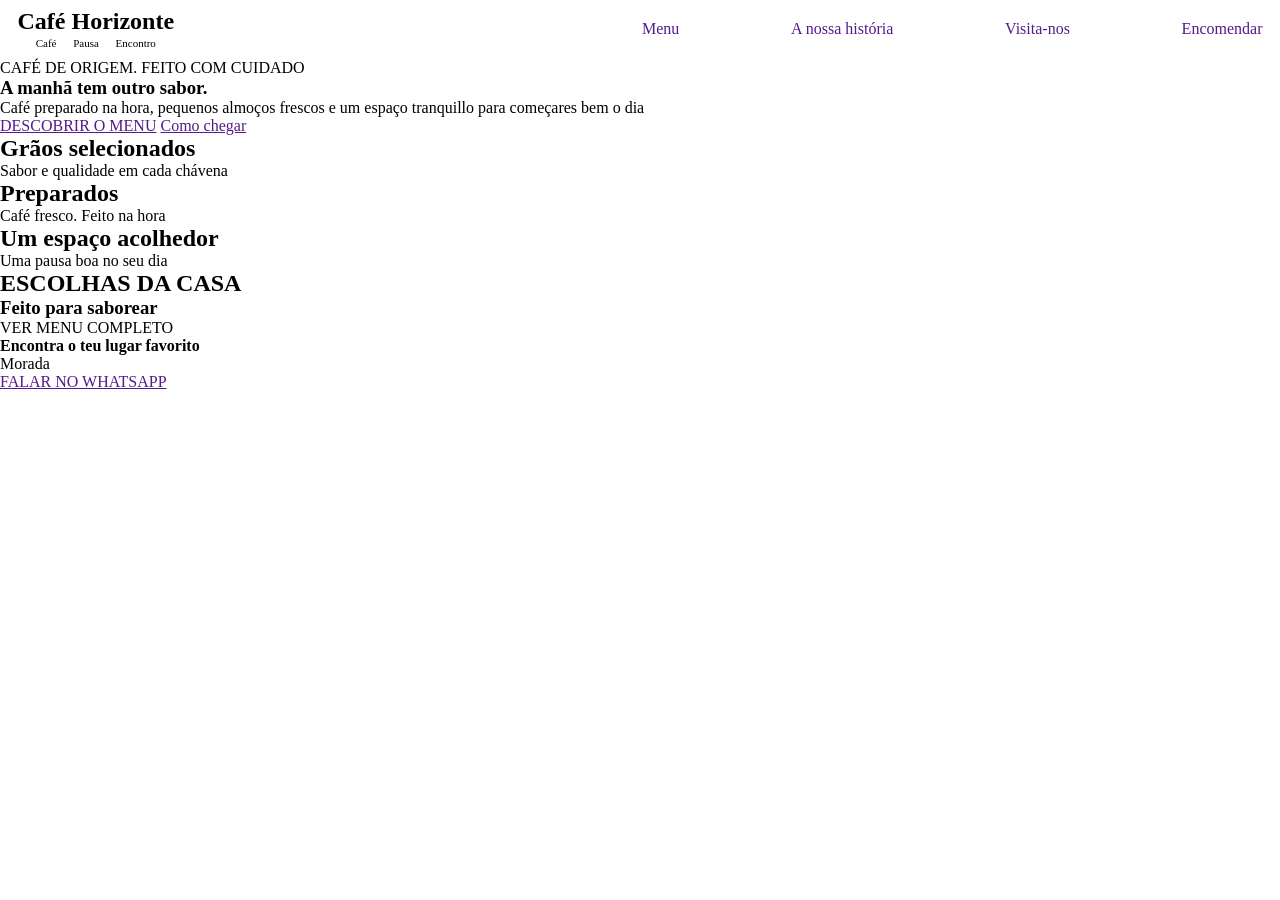
==== index.html @ 1979ddcb "criei um novo arquivo css e estou terminar o cabeçalho" ====
<!DOCTYPE html>
<html lang="en">
<head>
    <meta charset="UTF-8">
    <meta name="viewport" content="width=device-width, initial-scale=1.0">
    <meta name="description" content="Venha visitar o nosso café, a cada chavena tornamos o seu dia melhor">
    <meta name="locale" content="AO">
    <link rel="stylesheet" href="style/style.css">
    <title>Document</title>
</head>
<body id="cafetaria-home">
    
    <header>
        <article>
            <h1>Café Horizonte</h1>
            
            <ul>
                <li>Café</li>
                <li>Pausa</li>
                <li>Encontro</li>
            </ul>
            
        </article>

        <nav>
            <ul>
                <li>
                    <a href="">Menu</a>
                </li>
                <li>
                    <a href="">A nossa história</a>
                </li>
                <li>
                    <a href="">Visita-nos</a>
                </li>
                <li>
                    <a href="">Encomendar</a>
                </li>
            </ul>
        </nav>

    </header>
    
    <main>
        <section id="Hero-café">
            <article>
                <p>CAFÉ DE ORIGEM. FEITO COM CUIDADO</p>
            </article>

            <article id="Hero-child-main">
                <h1>A manhã tem outro sabor.</h1>
                <p>Café preparado na hora, pequenos almoços frescos e um espaço tranquillo para começares bem o dia</p>

                <nav>
                    <a href="">DESCOBRIR O MENU</a>
                    <a href="">Como chegar</a>
                </nav>

            </article>

        </section>
    
        <section id="passos">
            <div>
                <h2>Grãos selecionados</h2>
                <p>Sabor e qualidade em cada chávena</p>
            </div>
            <div>
                <h2>Preparados</h2>
                <p>Café fresco. Feito na hora</p>
            </div>
            <div>
                <h2>Um espaço acolhedor</h2>
                <p>Uma pausa boa no seu dia</p>
            </div>

        </section>

        <section id="secao-escolhas">
            <h2>ESCOLHAS DA CASA</h2>

            <article>
                <h3>Feito para saborear</h3>
                <p>VER MENU COMPLETO</p>

            </article>
            
            <section id="escolhas">
                <div class="escolhas-element">
                    <i></i>
                    <article>
                        <h3></h3>
                        <p></p>
                        <p></p>
                    </article>
                </div>
                <div class="escolhas-element">
                    <i></i>
                    <article>
                        <h3></h3>
                        <p></p>
                        <p></p>
                    </article>
                </div>
                <div class="escolhas-element">
                    <i></i>
                    <article>
                        <h3></h3>
                        <p></p>
                        <p></p>
                    </article>
                </div>
                
            </section>
        </section>
    </main>
    
    <footer>
        <h4>Encontra o teu lugar favorito</h4>
        <p>Morada</p>
      <section>
        <nav>

            <a href="">
                <i></i>
            </a>
            <a href="">
                <i></i>
            </a>
            <a href="">
                <i></i>
            </a>
        </nav>

        <a href="">FALAR NO WHATSAPP</a>

      </section>
      
      
    </footer>
</body>
</html>
---- style/style.css ----
*::before,*::after,*{
    margin:0;
    padding:0;
    box-sizing: border-box;
    font-family: Georgia, 'Times New Roman', Times, serif;
}
html{
    scroll-behavior: smooth;
    width: 100vw;
    height: 100vh;
    overflow-x: hidden;
}
body[id*="home"]{
    height: fit-content;
    width: 100%;
    overflow-x: hidden;
    
}
#cafetaria-home header{
    width: 100%;
    height: fit-content;
    padding:5.5px 15.5px;
    display:flex;
    justify-content: space-between;
    align-items: center;
}
#cafetaria-home header > article{
    display: flex;
    flex-direction: column;
    gap: 0.5px;
    padding: 2px;
}  
#cafetaria-home header > article ul{
    display: flex;
    justify-content: space-evenly;
    gap: 0.5px;
    padding: 2px;
    list-style: none;
}
#cafetaria-home header > article ul li{
    font-size: 11px;
}  
#cafetaria-home header > nav ul{
    display: flex;
    justify-content: space-between;
    gap: 0.5px;
    padding: 2px;
    list-style: none;
}
#cafetaria-home header > nav a{
    text-decoration: none;
}
#cafetaria-home header > nav{
   width: 50%;
}
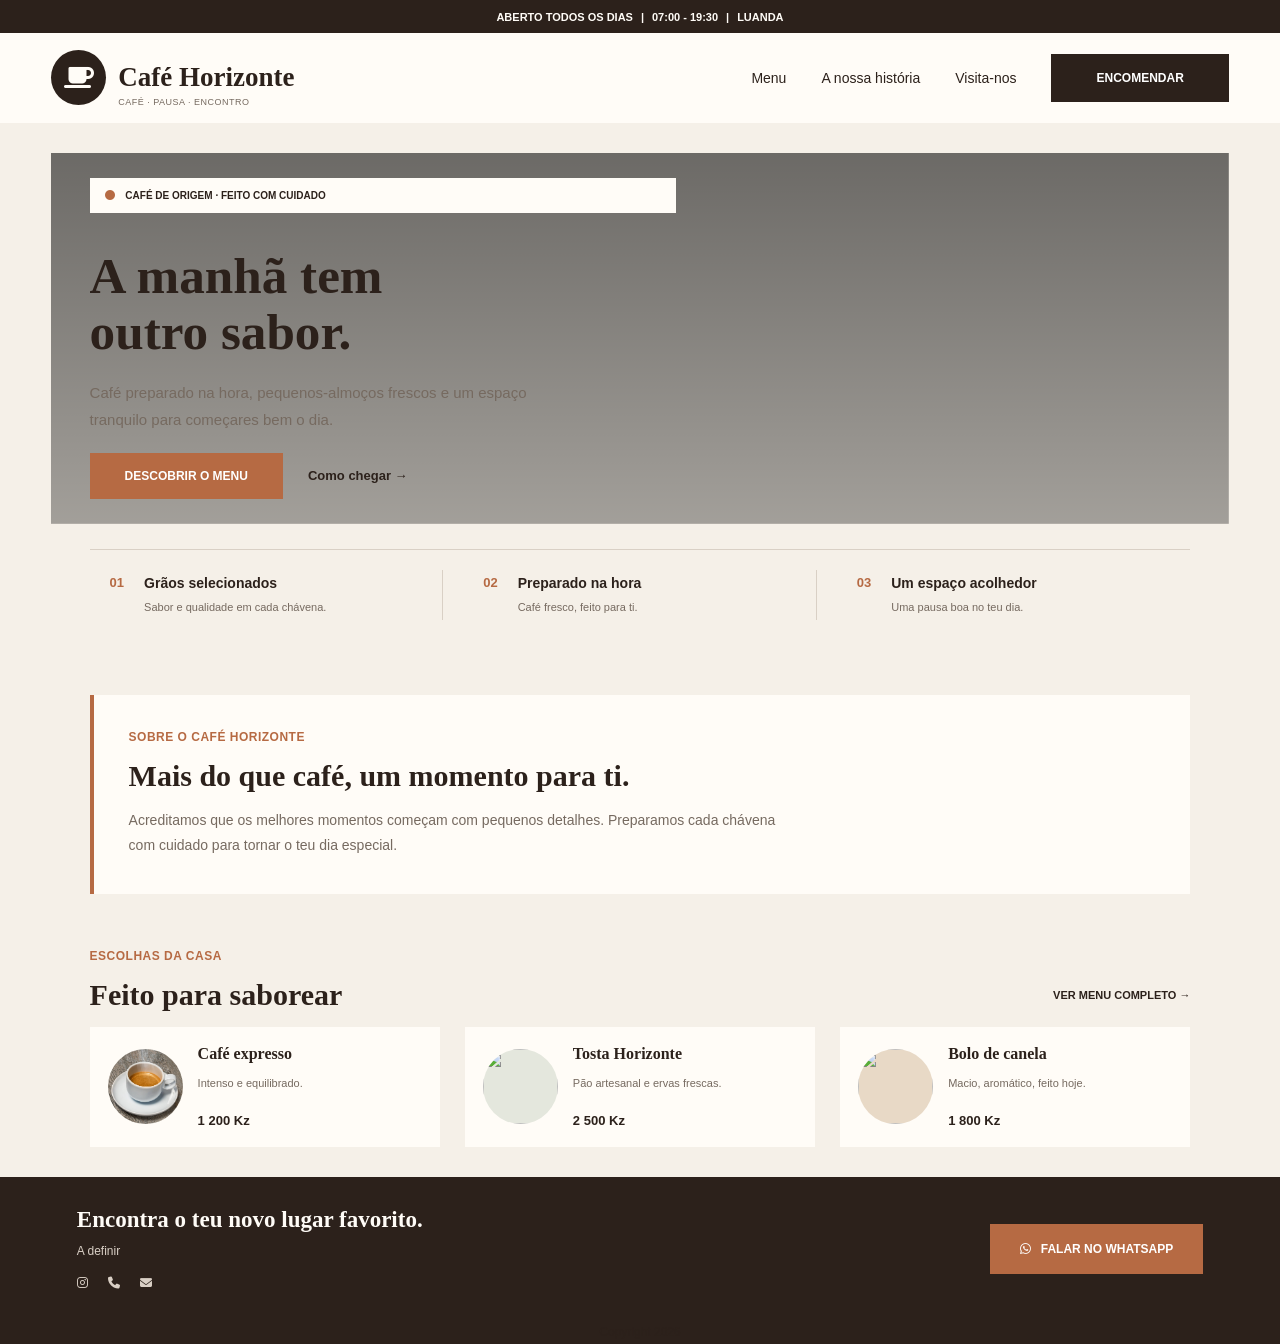
==== commit e3e89154: "Site com layout quase terminado e responsivo" ====
--- a/index.html
+++ b/index.html
@@ -1,142 +1,262 @@
+
 <!DOCTYPE html>
-<html lang="en">
+<html lang="pt">
 <head>
     <meta charset="UTF-8">
     <meta name="viewport" content="width=device-width, initial-scale=1.0">
-    <meta name="description" content="Venha visitar o nosso café, a cada chavena tornamos o seu dia melhor">
-    <meta name="locale" content="AO">
+
+    <meta name="description" content="Visite o Café Horizonte. Café de qualidade, pequenos-almoços frescos e um espaço acolhedor em Luanda.">
+
+    <meta property="og:type" content="website">
+    <meta property="og:title" content="Café Horizonte">
+    <meta property="og:description" content="A manhã tem outro sabor. Descubra o nosso café.">
+
+    <title>Café Horizonte | A manhã tem outro sabor</title>
+
+    <!-- Font Awesome -->
+    <link rel="stylesheet"
+    href="https://cdnjs.cloudflare.com/ajax/libs/font-awesome/6.7.2/css/all.min.css">
+
+    
     <link rel="stylesheet" href="style/style.css">
-    <title>Document</title>
 </head>
+
 <body id="cafetaria-home">
-    
+
+
+    <div class="topbar">
+        <span>ABERTO TODOS OS DIAS</span>
+        <span>|</span>
+        <span>07:00 - 19:30</span>
+        <span>|</span>
+        <span>LUANDA</span>
+    </div>
+
+
     <header>
-        <article>
-            <h1>Café Horizonte</h1>
-            
+
+        <article class="marca">
+            <h1>
+                <i class="fa-solid fa-mug-saucer"></i>
+                Café Horizonte
+            </h1>
+
+            <p>CAFÉ · PAUSA · ENCONTRO</p>
+        </article>
+
+        <nav aria-label="Navegação principal">
             <ul>
-                <li>Café</li>
-                <li>Pausa</li>
-                <li>Encontro</li>
-            </ul>
-            
-        </article>
-
-        <nav>
-            <ul>
+                <li><a href="#escolhas">Menu</a></li>
+                <li><a href="#historia">A nossa história</a></li>
+                <li><a href="#visita">Visita-nos</a></li>
                 <li>
-                    <a href="">Menu</a>
-                </li>
-                <li>
-                    <a href="">A nossa história</a>
-                </li>
-                <li>
-                    <a href="">Visita-nos</a>
-                </li>
-                <li>
-                    <a href="">Encomendar</a>
+                    <a href="#visita" class="btn-nav">ENCOMENDAR</a>
                 </li>
             </ul>
         </nav>
 
     </header>
-    
+
     <main>
+
+        <!-- HERO -->
         <section id="Hero-café">
+
+            <div class="hero-texto">
+
+                <p class="etiqueta">
+                    <i class="fa-solid fa-circle"></i>
+                    CAFÉ DE ORIGEM · FEITO COM CUIDADO
+                </p>
+
+                <h2>A manhã tem<br>outro sabor.</h2>
+
+                <p class="descricao">
+                    Café preparado na hora, pequenos-almoços frescos
+                    e um espaço tranquilo para começares bem o dia.
+                </p>
+
+                <nav class="hero-links">
+                    <a href="#escolhas" class="btn-principal">
+                        DESCOBRIR O MENU
+                    </a>
+
+                    <a href="#visita" class="btn-secundario">
+                        Como chegar →
+                    </a>
+                </nav>
+
+            </div>
+
+            <div class="hero-imagem">
+
+                <!-- <img
+                    src="https://images.unsplash.com/photo-1495474472287-4d71bcdd2085?auto=format&fit=crop&w=1000&q=85"
+                    alt="Chávena de café acabado de preparar"
+                > -->
+
+            </div>
+
+        </section>
+
+        
+        <section id="passos">
+
             <article>
-                <p>CAFÉ DE ORIGEM. FEITO COM CUIDADO</p>
+                <span>01</span>
+                <div>
+                    <h2>Grãos selecionados</h2>
+                    <p>Sabor e qualidade em cada chávena.</p>
+                </div>
             </article>
 
-            <article id="Hero-child-main">
-                <h1>A manhã tem outro sabor.</h1>
-                <p>Café preparado na hora, pequenos almoços frescos e um espaço tranquillo para começares bem o dia</p>
-
-                <nav>
-                    <a href="">DESCOBRIR O MENU</a>
-                    <a href="">Como chegar</a>
-                </nav>
-
+            <article>
+                <span>02</span>
+                <div>
+                    <h2>Preparado na hora</h2>
+                    <p>Café fresco, feito para ti.</p>
+                </div>
             </article>
 
-        </section>
-    
-        <section id="passos">
-            <div>
-                <h2>Grãos selecionados</h2>
-                <p>Sabor e qualidade em cada chávena</p>
-            </div>
-            <div>
-                <h2>Preparados</h2>
-                <p>Café fresco. Feito na hora</p>
-            </div>
-            <div>
-                <h2>Um espaço acolhedor</h2>
-                <p>Uma pausa boa no seu dia</p>
-            </div>
-
-        </section>
-
+            <article>
+                <span>03</span>
+                <div>
+                    <h2>Um espaço acolhedor</h2>
+                    <p>Uma pausa boa no teu dia.</p>
+                </div>
+            </article>
+
+        </section>
+
+        <!-- HISTÓRIA -->
+        <section id="historia">
+
+            <p class="subtitulo">SOBRE O CAFÉ HORIZONTE</p>
+
+            <h2>Mais do que café, um momento para ti.</h2>
+
+            <p>
+                Acreditamos que os melhores momentos começam com
+                pequenos detalhes. Preparamos cada chávena com
+                cuidado para tornar o teu dia especial.
+            </p>
+
+        </section>
+
+        
         <section id="secao-escolhas">
-            <h2>ESCOLHAS DA CASA</h2>
-
-            <article>
-                <h3>Feito para saborear</h3>
-                <p>VER MENU COMPLETO</p>
-
-            </article>
-            
+
+            <p class="subtitulo">ESCOLHAS DA CASA</p>
+
+            <div class="titulo-escolhas">
+                <h2>Feito para saborear</h2>
+
+                <a href="#escolhas">
+                    VER MENU COMPLETO →
+                </a>
+            </div>
+
             <section id="escolhas">
-                <div class="escolhas-element">
-                    <i></i>
-                    <article>
-                        <h3></h3>
-                        <p></p>
-                        <p></p>
-                    </article>
-                </div>
-                <div class="escolhas-element">
-                    <i></i>
-                    <article>
-                        <h3></h3>
-                        <p></p>
-                        <p></p>
-                    </article>
-                </div>
-                <div class="escolhas-element">
-                    <i></i>
-                    <article>
-                        <h3></h3>
-                        <p></p>
-                        <p></p>
-                    </article>
-                </div>
-                
+
+                <article class="escolhas-element">
+
+                    <span class="produto-icon">
+                        <img src="assets/img/cafe.jfif">
+                    </span>
+
+                    <div>
+                        <h3>Café expresso</h3>
+                        <p>Intenso e equilibrado.</p>
+                        <strong>1 200 Kz</strong>
+                    </div>
+
+                </article>
+
+                <article class="escolhas-element">
+
+                    <span class="produto-icon">
+                        <img src="https://encrypted-tbn0.gstatic.com/images?q=tbn:ANd9GcS2PWbKjpuazHYVO1FNkzNBVGV6NlJU7OaWWVLc3xF-rQ&s=10">
+                    </span>
+
+                    <div>
+                        <h3>Tosta Horizonte</h3>
+                        <p>Pão artesanal e ervas frescas.</p>
+                        <strong>2 500 Kz</strong>
+                    </div>
+
+                </article>
+
+                <article class="escolhas-element">
+
+                    <span class="produto-icon">
+                        <img src=https://images.unsplash.com/photo-1455731248858-078f60393874?auto=format&fit=crop&w=900&q=85"></i>
+                    </span>
+
+                    <div>
+                        <h3>Bolo de canela</h3>
+                        <p>Macio, aromático, feito hoje.</p>
+                        <strong>1 800 Kz</strong>
+                    </div>
+
+                </article>
+
             </section>
-        </section>
+
+        </section>
+
     </main>
-    
-    <footer>
-        <h4>Encontra o teu lugar favorito</h4>
-        <p>Morada</p>
-      <section>
-        <nav>
-
-            <a href="">
-                <i></i>
-            </a>
-            <a href="">
-                <i></i>
-            </a>
-            <a href="">
-                <i></i>
-            </a>
-        </nav>
-
-        <a href="">FALAR NO WHATSAPP</a>
-
-      </section>
-      
-      
+
+    <!-- RODAPÉ -->
+    <footer id="visita">
+
+        <article>
+            <div class="footer-info">
+
+            <h2>Encontra o teu novo lugar favorito.</h2>
+
+            <p>
+               A definir
+            </p>
+
+            <div class="redes-sociais">
+
+                <a href="#" aria-label="Instagram">
+                  <i class="fa-brands fa-instagram"></i>  
+                </a>
+
+                <span></span>
+
+                <a href="#" aria-label="Telefone">
+                    <i class="fa-solid fa-phone"></i>
+                </a>
+
+                <span></span>
+
+                <a href="mailto:contacto@cafehorizonte.ao">
+                   <i class="fa-solid fa-envelope"></i>
+                </a>
+
+            </div>
+
+        </div>
+
+        <a
+            href="https://wa.me/244900000000"
+            target="_blank"
+            rel="noopener noreferrer"
+            class="btn-whatsapp"
+        >
+            <i class="fa-brands fa-whatsapp"></i>
+            FALAR NO WHATSAPP
+        </a>
+     
+        </article>
+
+        <div style="color: var(--cor-branco- quente);"   width="100%">
+            <p style="font-size:12px; text-align:center; padding:5px 2px;"></p>
+        </div>
+        
     </footer>
+  <script src="script/script.js" defer></script>
 </body>
-</html>+</html>
--- a/style/style.css
+++ b/style/style.css
@@ -1,55 +1,656 @@
-*::before,*::after,*{
-    margin:0;
-    padding:0;
+
+/* =================================
+   1. VARIÁVEIS E CONFIGURAÇÕES
+================================= */
+
+:root {
+    --cor-espresso: #2C211B;
+    --cor-creme: #F5F0E8;
+    --cor-branco-quente: #FFFCF7;
+    --cor-salvia-clara: #E4E7DD;
+    --cor-terracota: #B66A43;
+    --cor-terracota-escura: #914A2B;
+    --cor-areia: #E8D9C6;
+    --cor-castanho-suave: #766A60;
+}
+
+*,
+*::before,
+*::after {
+    margin: 0;
+    padding: 0;
     box-sizing: border-box;
-    font-family: Georgia, 'Times New Roman', Times, serif;
-}
-html{
+}
+
+html {
     scroll-behavior: smooth;
-    width: 100vw;
-    height: 100vh;
+}
+
+body {
+    width: 100%;
+    min-height: 100vh;
+    background: var(--cor-creme);
+    color: var(--cor-espresso);
+    font-family: Arial, Helvetica, sans-serif;
     overflow-x: hidden;
 }
-body[id*="home"]{
-    height: fit-content;
-    width: 100%;
-    overflow-x: hidden;
-    
-}
-#cafetaria-home header{
-    width: 100%;
-    height: fit-content;
-    padding:5.5px 15.5px;
-    display:flex;
+
+a {
+    transition: 0.3s ease;
+}
+
+/* =================================
+   2. BARRA SUPERIOR
+================================= */
+
+.topbar {
+    width: 100%;
+    min-height: 33px;
+    background: var(--cor-espresso);
+    color: var(--cor-branco-quente);
+
+    display: flex;
+    justify-content: center;
+    align-items: center;
+    gap: 8px;
+
+    font-size: 11px;
+    font-weight: bold;
+    padding: 8px;
+}
+
+/* =================================
+   3. CABEÇALHO
+================================= */
+
+#cafetaria-home header {
+    width: 100%;
+    min-height: 90px;
+    padding: 15px 4%;
+
+    background: var(--cor-branco-quente);
+
+    display: flex;
     justify-content: space-between;
     align-items: center;
-}
-#cafetaria-home header > article{
-    display: flex;
-    flex-direction: column;
-    gap: 0.5px;
-    padding: 2px;
-}  
-#cafetaria-home header > article ul{
-    display: flex;
-    justify-content: space-evenly;
-    gap: 0.5px;
-    padding: 2px;
+    gap: 20px;
+}
+
+.marca h1 {
+    display: flex;
+    align-items: center;
+    gap: 12px;
+
+    font-family: Georgia, serif;
+    font-size: 27px;
+}
+
+.marca h1 i {
+    width: 55px;
+    height: 55px;
+
+    background: var(--cor-espresso);
+    color: var(--cor-branco-quente);
+
+    border-radius: 50%;
+
+    display: grid;
+    place-items: center;
+
+    font-size: 24px;
+}
+
+.marca p {
+    margin-left: 67px;
+    margin-top: -8px;
+
+    color: var(--cor-castanho-suave);
+    font-size: 9px;
+    letter-spacing: 0.5px;
+}
+
+#cafetaria-home header nav ul {
+    display: flex;
+    align-items: center;
+    gap: 35px;
+
     list-style: none;
 }
-#cafetaria-home header > article ul li{
+
+#cafetaria-home header nav a {
+    color: var(--cor-espresso);
+    text-decoration: none;
+    font-size: 14px;
+}
+
+#cafetaria-home header nav a:hover {
+    color: var(--cor-terracota);
+}
+
+#cafetaria-home header nav .btn-nav {
+    display: inline-block;
+    background: var(--cor-espresso);
+    color: white;
+    padding: 17px 45px;
+    font-weight: bold;
+    font-size: 12px;
+}
+
+#cafetaria-home header nav .btn-nav:hover {
+    background: var(--cor-terracota);
+    color: white;
+}
+
+/* =================================
+   4. HERO
+================================= */
+
+#Hero-café {
+    width: 92%;
+    min-height: 365px;
+    margin: 30px auto 25px;
+    padding: 25px 3%;
+
+    background:
+        linear-gradient(rgba(0, 0, 0, 0.562), rgba(0, 0, 0, 0.336)),
+        url("https://images.ctfassets.net/rric2f17v78a/31pKNQyYLbejCzg4X8SDbt/b7e9e623eafd08a9f13a5ca7edc9b33e/How-to-Run-a-Cafe.jpg");
+        background-size: cover;
+        background-position: center;background-repeat: no-repeat;
+        display: grid;
+        grid-template-columns: 1.1fr 0.9fr;align-items: center;
+        gap: 35px;
+}
+
+.hero-texto {
+    width: 100%;
+}
+
+.etiqueta {
+    background: var(--cor-branco-quente);
+    padding: 12px 15px;
+    margin-bottom: 35px;
+
+    color: var(--cor-espresso);
+    font-size: 10px;
+    font-weight: bold;
+}
+
+.etiqueta i {
+    color: var(--cor-terracota);
+    margin-right: 8px;
+}
+
+.hero-texto h2 {
+    font-family: Georgia, serif;
+    font-size: clamp(35px, 4vw, 52px);
+    line-height: 1.1;
+    margin-bottom: 18px;
+}
+
+.hero-texto .descricao {
+    max-width: 450px;
+
+    color: var(--cor-castanho-suave);
+    font-size: 15px;
+    line-height: 1.8;
+}
+
+.hero-links {
+    display: flex;
+    align-items: center;
+    flex-wrap: wrap;
+    gap: 25px;
+    margin-top: 20px;
+}
+
+.btn-principal {
+    display: inline-block;
+
+    background: var(--cor-terracota);
+    color: white;
+
+    padding: 16px 35px;
+
+    font-size: 12px;
+    font-weight: bold;
+    text-decoration: none;
+}
+
+.btn-principal:hover {
+    background: var(--cor-terracota-escura);
+}
+
+.btn-secundario {
+    color: var(--cor-espresso);
+    font-size: 13px;
+    font-weight: bold;
+    text-decoration: none;
+}
+
+.btn-secundario:hover {
+    color: var(--cor-terracota);
+}
+
+/* IMAGEM DO HERO */
+
+.hero-imagem {
+    width: 100%;
+    height: 320px;
+    overflow: hidden;
+    /* background: var(--cor-areia); */
+}
+
+.hero-imagem img {
+    width: 100%;
+    height: 100%;
+    display: block;
+    object-fit: cover;
+    object-position: center;
+    transition: transform 0.5s ease;
+}
+
+.hero-imagem:hover img {
+    transform: scale(1.04);
+}
+
+/* =================================
+   5. DIFERENCIAIS
+================================= */
+
+#passos {
+    width: 86%;
+    margin: 25px auto 35px;
+    padding: 20px 0;
+
+    display: grid;
+    grid-template-columns: repeat(3, 1fr);
+    gap: 20px;
+
+    border-top: 1px solid #D9D0C5;
+}
+
+#passos article {
+    display: flex;
+    align-items: flex-start;
+    gap: 20px;
+
+    padding: 5px 20px;
+    border-right: 1px solid #D9D0C5;
+}
+
+#passos article:last-child {
+    border-right: none;
+}
+
+#passos article > span {
+    color: var(--cor-terracota);
+    font-weight: bold;
+    font-size: 13px;
+}
+
+#passos h2 {
+    font-size: 14px;
+    margin-bottom: 8px;
+}
+
+#passos p {
+    color: var(--cor-castanho-suave);
     font-size: 11px;
-}  
-#cafetaria-home header > nav ul{
-    display: flex;
+    line-height: 1.5;
+}
+
+/* =================================
+   6. HISTÓRIA
+================================= */
+
+#historia {
+    width: 86%;
+    margin: 55px auto;
+    padding: 35px;
+    background: var(--cor-branco-quente);
+    border-left: 4px solid var(--cor-terracota);
+}
+
+.subtitulo {
+    color: var(--cor-terracota);
+    font-size: 12px;
+    font-weight: bold;
+    margin-bottom: 15px;
+    letter-spacing: 0.5px;
+}
+
+#historia h2 {
+    font-family: Georgia, serif;
+    font-size: 30px;
+    margin-bottom: 15px;
+}
+
+#historia > p:last-child {
+    max-width: 650px;
+    color: var(--cor-castanho-suave);
+    font-size: 14px;
+    line-height: 1.8;
+}
+
+/* =================================
+   7. ESCOLHAS DA CASA
+================================= */
+
+#secao-escolhas {
+    width: 86%;
+    margin: 0 auto 30px;
+}
+
+.titulo-escolhas {
+    display: flex;
+    align-items: center;
     justify-content: space-between;
-    gap: 0.5px;
-    padding: 2px;
-    list-style: none;
-}
-#cafetaria-home header > nav a{
+    gap: 15px;
+    margin-bottom: 15px;
+}
+
+.titulo-escolhas h2 {
+    font-family: Georgia, serif;
+    font-size: 30px;
+}
+
+.titulo-escolhas a {
+    color: var(--cor-espresso);
+    font-size: 11px;
+    font-weight: bold;
     text-decoration: none;
 }
-#cafetaria-home header > nav{
-   width: 50%;
-}+
+.titulo-escolhas a:hover {
+    color: var(--cor-terracota);
+}
+
+#escolhas {
+    display: grid;
+    grid-template-columns: repeat(3, 1fr);
+    gap: 25px;
+}
+
+.escolhas-element {
+    min-height: 120px;
+    padding: 18px;
+
+    background: var(--cor-branco-quente);
+
+    display: flex;
+    align-items: center;
+    gap: 15px;
+
+    transition: transform 0.3s ease;
+}
+
+.escolhas-element:hover {
+    transform: translateY(-5px);
+}
+
+.produto-icon {
+    width: 75px;
+    height: 75px;
+    background: var(--cor-areia);
+    border-radius: 50%;
+    overflow: hidden;
+    flex-shrink: 0;
+}
+
+.produto-icon img {
+    width: 100%;
+    height: 100%;
+    object-fit: cover;
+    object-position: center;
+    display: block;
+}
+.escolhas-element:nth-child(2) .produto-icon {
+    background: var(--cor-salvia-clara);
+}
+
+.escolhas-element:nth-child(3) .produto-icon {
+    background: var(--cor-areia);
+}
+
+.escolhas-element h3 {
+    font-family: Georgia, serif;
+    font-size: 16px;
+    margin-bottom: 12px;
+}
+
+.escolhas-element p {
+    color: var(--cor-castanho-suave);
+    font-size: 11px;
+    line-height: 1.5;
+    margin-bottom: 20px;
+}
+
+.escolhas-element strong {
+    font-size: 13px;
+}
+
+/* =================================
+   8. FOOTER
+================================= */
+#cafetaria-home footer{
+  background: var(--cor-espresso);
+  height: fit-content;  
+  
+}
+#cafetaria-home footer article {
+    width: 100%;
+    min-height: 135px;
+    padding: 30px 6%;
+
+    background: var(--cor-espresso);
+    color: var(--cor-branco-quente);
+
+    display: flex;
+    align-items: center;
+    justify-content: space-between;
+    gap: 25px;
+}
+
+.footer-info h2 {
+    font-family: Georgia, serif;
+    font-size: 23px;
+    margin-bottom: 8px;
+}
+
+.footer-info > p {
+    color: #D9CFC5;
+    font-size: 12px;
+    line-height: 1.7;
+    margin-bottom: 15px;
+}
+
+.redes-sociais {
+    display: flex;
+    align-items: center;
+    gap: 10px;
+}
+
+.redes-sociais a {
+    color: #D9CFC5;
+    font-size: 12px;
+    text-decoration: none;
+}
+
+.redes-sociais a:hover {
+    color: var(--cor-terracota);
+}
+
+.btn-whatsapp {
+    display: inline-flex;
+    align-items: center;
+    justify-content: center;
+    gap: 10px;
+
+    background: var(--cor-terracota);
+    color: white;
+
+    padding: 18px 30px;
+
+    font-size: 12px;
+    font-weight: bold;
+    text-decoration: none;
+}
+
+.btn-whatsapp:hover {
+    background: var(--cor-terracota-escura);
+}
+
+/* =================================
+   9. TABLETS
+================================= */
+
+@media (max-width: 850px) {
+
+    #cafetaria-home header {
+        flex-wrap: wrap;
+    }
+
+    #cafetaria-home header nav {
+        width: 100%;
+    }
+
+    #cafetaria-home header nav ul {
+        justify-content: space-between;
+        gap: 15px;
+    }
+
+    #Hero-café {
+        grid-template-columns: 1fr 0.8fr;
+        gap: 20px;
+    }
+
+    #escolhas {
+        grid-template-columns: repeat(2, 1fr);
+    }
+
+    #passos {
+        width: 92%;
+    }
+
+    #secao-escolhas,
+    #historia {
+        width: 92%;
+    }
+}
+
+/* =================================
+   10. TELEMÓVEIS
+================================= */
+
+@media (max-width: 600px) {
+
+    .topbar {
+        font-size: 9px;
+        gap: 5px;
+    }
+
+    #cafetaria-home header {
+        flex-direction: column;
+        align-items: flex-start;
+        padding: 18px 5%;
+    }
+
+    .marca h1 {
+        font-size: 23px;
+    }
+
+    #cafetaria-home header nav {
+        width: 100%;
+    }
+
+    #cafetaria-home header nav ul {
+        justify-content: flex-start;
+        flex-wrap: wrap;
+        gap: 15px;
+    }
+
+    #cafetaria-home header nav a {
+        font-size: 12px;
+    }
+
+    #cafetaria-home header nav .btn-nav {
+        padding: 12px 15px;
+    }
+
+    #Hero-café {
+        width: 92%;
+        grid-template-columns: 1fr;
+        padding: 25px 20px;
+        margin-top: 20px;
+    }
+
+    .etiqueta {
+        margin-bottom: 25px;
+        font-size: 9px;
+    }
+
+    .hero-texto h2 {
+        font-size: 39px;
+    }
+
+    .hero-texto .descricao {
+        font-size: 13px;
+    }
+
+    .hero-imagem {
+        height: 230px;
+    }
+
+    #passos {
+        grid-template-columns: 1fr;
+        gap: 15px;
+        width: 86%;
+    }
+
+    #passos article {
+        border-right: none;
+        border-bottom: 1px solid #D9D0C5;
+        padding: 12px 0;
+    }
+
+    #passos article:last-child {
+        border-bottom: none;
+    }
+
+    #historia {
+        padding: 25px;
+        margin: 35px auto;
+    }
+
+    #historia h2 {
+        font-size: 25px;
+    }
+
+    #escolhas {
+        grid-template-columns: 1fr;
+        gap: 15px;
+    }
+
+    .titulo-escolhas {
+        align-items: flex-start;
+        flex-direction: column;
+    }
+
+    .titulo-escolhas h2 {
+        font-size: 26px;
+    }
+
+    #cafetaria-home footer {
+        flex-direction: column;
+        align-items: flex-start;
+        padding: 35px 7%;
+    }
+
+    .footer-info h2 {
+        font-size: 21px;
+    }
+
+    .btn-whatsapp {
+        width: 100%;
+    }
+}
